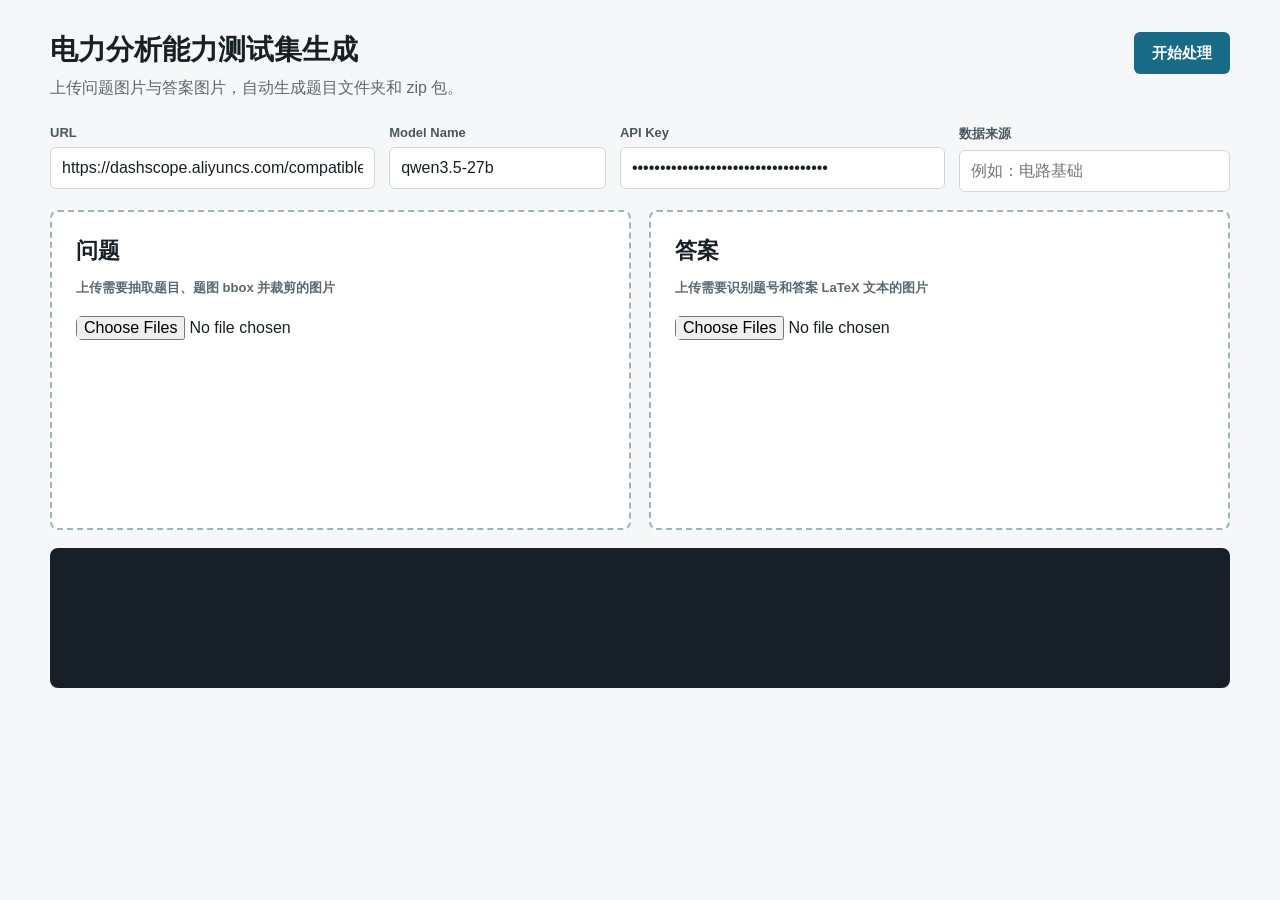
==== static/index.html @ 149230d1 "Initial commit" ====
<!doctype html>
<html lang="zh-CN">
  <head>
    <meta charset="utf-8" />
    <meta name="viewport" content="width=device-width, initial-scale=1" />
    <title>电力分析能力测试集生成</title>
    <link rel="stylesheet" href="/static/styles.css" />
  </head>
  <body>
    <main class="app">
      <section class="workspace">
        <header class="topbar">
          <div>
            <h1>电力分析能力测试集生成</h1>
            <p>上传问题图片与答案图片，自动生成题目文件夹和 zip 包。</p>
          </div>
          <button id="processBtn" type="button">开始处理</button>
        </header>

        <section class="config">
          <label>
            <span>URL</span>
            <input id="url" name="url" value="https://dashscope.aliyuncs.com/compatible-mode/v1" />
          </label>
          <label>
            <span>Model Name</span>
            <input id="model_name" name="model_name" value="qwen3.5-27b" />
          </label>
          <label>
            <span>API Key</span>
            <input id="api_key" name="api_key" type="password" value="sk-0c9adb8988964a60946e1f75f6561add" />
          </label>
          <label>
            <span>数据来源</span>
            <input id="data_source" name="data_source" placeholder="例如：电路基础" />
          </label>
        </section>

        <section class="uploads">
          <label class="dropzone" for="question_images">
            <strong>问题</strong>
            <span>上传需要抽取题目、题图 bbox 并裁剪的图片</span>
            <input id="question_images" name="question_images" type="file" accept="image/*" multiple />
            <output id="questionList"></output>
          </label>

          <label class="dropzone" for="answer_images">
            <strong>答案</strong>
            <span>上传需要识别题号和答案 LaTeX 文本的图片</span>
            <input id="answer_images" name="answer_images" type="file" accept="image/*" multiple />
            <output id="answerList"></output>
          </label>
        </section>

        <section class="result" id="result" hidden>
          <div>
            <h2>处理结果</h2>
            <p id="summary"></p>
          </div>
          <div class="actions">
            <a id="downloadLink" class="button" href="#">下载 zip</a>
            <a id="resultLink" class="button secondary" href="#" target="_blank">查看结果</a>
          </div>
        </section>

        <pre id="log" class="log"></pre>
      </section>
    </main>
    <script src="/static/app.js"></script>
  </body>
</html>
---- static/styles.css ----
:root {
  color-scheme: light;
  font-family: Arial, "Microsoft YaHei", sans-serif;
  background: #f5f7f8;
  color: #172026;
}

* {
  box-sizing: border-box;
}

[hidden] {
  display: none !important;
}

body {
  margin: 0;
}

.app {
  min-height: 100vh;
  padding: 32px;
}

.workspace {
  max-width: 1180px;
  margin: 0 auto;
}

.topbar {
  display: flex;
  align-items: flex-start;
  justify-content: space-between;
  gap: 24px;
  margin-bottom: 24px;
}

h1,
h2,
p {
  margin: 0;
}

h1 {
  font-size: 28px;
  line-height: 1.25;
}

h2 {
  font-size: 18px;
  line-height: 1.3;
}

.topbar p {
  margin-top: 8px;
  color: #5c6870;
  line-height: 1.6;
}

button,
.button {
  min-height: 42px;
  border: 0;
  border-radius: 6px;
  padding: 0 18px;
  background: #176b87;
  color: #fff;
  font-size: 15px;
  font-weight: 700;
  cursor: pointer;
  display: inline-flex;
  align-items: center;
  justify-content: center;
  text-decoration: none;
  white-space: nowrap;
}

button:disabled {
  cursor: wait;
  opacity: 0.65;
}

.button.secondary {
  background: #dfe8ec;
  color: #172026;
}

.welcome-page {
  min-height: 100vh;
  background:
    linear-gradient(90deg, rgba(232, 248, 240, 0.94), rgba(232, 248, 240, 0.68), rgba(232, 248, 240, 0.2)),
    url("/pic_files/欢迎页背景（替换）.jpg") center / cover no-repeat,
    #e9f6f0;
}

.welcome-shell {
  min-height: 100vh;
  display: grid;
  grid-template-columns: minmax(0, 1.3fr) 420px;
  gap: 56px;
  align-items: center;
  max-width: 1180px;
  margin: 0 auto;
  padding: 48px 32px;
}

.welcome-hero {
  color: #12342a;
}

.brand-mark {
  width: 76px;
  height: 76px;
  margin-bottom: 28px;
  border: 2px solid rgba(255, 255, 255, 0.72);
  border-radius: 18px;
  background: linear-gradient(145deg, rgba(255, 255, 255, 0.26), rgba(255, 255, 255, 0.08));
}

.welcome-hero h1 {
  max-width: 860px;
  font-size: 52px;
  line-height: 1.15;
  letter-spacing: 0;
}

.welcome-hero p {
  margin-top: 22px;
  font-size: 20px;
  line-height: 1.8;
  color: #173f34;
}


.auth-panel,
.admin-card {
  border: 1px solid rgba(255, 255, 255, 0.38);
  border-radius: 8px;
  background: rgba(255, 255, 255, 0.96);
  box-shadow: 0 24px 80px rgba(0, 35, 24, 0.24);
}

.auth-panel {
  padding: 26px;
}

.auth-tabs {
  display: grid;
  grid-template-columns: 1fr 1fr;
  gap: 8px;
  margin-bottom: 20px;
}

.auth-tabs button {
  background: #e8f1ed;
  color: #0b513d;
}

.auth-tabs button.active {
  background: #007a53;
  color: #fff;
}

.auth-form {
  display: grid;
  gap: 14px;
}

.auth-message {
  min-height: 22px;
  margin-top: 14px;
  color: #a32929;
}

.register-link {
  display: inline-flex;
  margin-top: 16px;
  color: #006b4b;
  font-weight: 700;
  text-decoration: none;
}

.register-link:hover {
  text-decoration: underline;
}

.admin-card {
  padding: 20px;
  margin-top: 16px;
}

.admin-card h2 {
  margin-bottom: 14px;
}

.admin-table {
  width: 100%;
  border-collapse: collapse;
  background: #fff;
}

.admin-table th,
.admin-table td {
  border-bottom: 1px solid #d8e2e6;
  padding: 12px 14px;
  text-align: left;
}

.admin-table th {
  background: #edf6f2;
  color: #0b513d;
}

.config {
  display: grid;
  grid-template-columns: 1.2fr 0.8fr 1.2fr 1fr;
  gap: 14px;
  margin-bottom: 18px;
}

label span {
  display: block;
  margin-bottom: 7px;
  color: #4a575f;
  font-size: 13px;
  font-weight: 700;
}

input,
select {
  width: 100%;
  min-height: 42px;
  border: 1px solid #cdd8dd;
  border-radius: 6px;
  padding: 9px 11px;
  background: #fff;
  color: #172026;
  font: inherit;
}

.suggestion-panel {
  margin-top: 18px;
  padding: 18px;
  border: 1px solid #cdd8dd;
  border-radius: 8px;
  background: #fff;
  display: grid;
  gap: 12px;
}

.suggestion-panel p {
  margin-top: 6px;
  color: #5c6870;
}

.suggestion-panel textarea {
  min-height: 96px;
}

.secondary-action {
  background: #e5eff2;
  color: #172026;
}

#suggestionStatus,
#registerCodeStatus {
  align-self: center;
  color: #0b6a4b;
  font-size: 14px;
}

.admin-settings {
  display: grid;
  gap: 12px;
}

.suggestions-list {
  display: grid;
  gap: 10px;
}

.suggestion-item {
  border: 1px solid #d8e2e6;
  border-radius: 8px;
  padding: 12px;
  background: #fbfcfd;
}

.suggestion-item div {
  display: flex;
  justify-content: space-between;
  gap: 12px;
  color: #52626b;
  font-size: 13px;
}

.suggestion-item p {
  margin-top: 8px;
  white-space: pre-wrap;
  overflow-wrap: anywhere;
}

.field-row {
  display: grid;
  grid-template-columns: minmax(160px, 240px) minmax(180px, 1fr);
  gap: 10px;
}

.field-row input[hidden] {
  display: none;
}

.meta-grid {
  display: grid;
  grid-template-columns: repeat(4, minmax(140px, 1fr));
  gap: 12px;
}

.inline-field {
  display: grid;
  gap: 6px;
}

.inline-field > span {
  margin: 0;
}

.readonly-value {
  min-height: 42px;
  border: 1px solid #d8e2e6;
  border-radius: 6px;
  padding: 9px 11px;
  background: #f8fafb;
}

.inline-field .field-row {
  grid-template-columns: 1fr;
}

.latex-preview {
  min-height: 72px;
  margin-bottom: 10px;
  border: 1px solid #d8e2e6;
  border-radius: 6px;
  padding: 12px;
  background: #fbfcfd;
  white-space: pre-wrap;
  overflow-wrap: anywhere;
}

textarea {
  width: 100%;
  min-height: 120px;
  border: 1px solid #cdd8dd;
  border-radius: 6px;
  padding: 10px 12px;
  background: #fff;
  color: #172026;
  font: inherit;
  line-height: 1.65;
  resize: vertical;
}

.uploads {
  display: grid;
  grid-template-columns: 1fr 1fr;
  gap: 18px;
}

.dropzone {
  min-height: 320px;
  border: 2px dashed #9db3bd;
  border-radius: 8px;
  padding: 24px;
  background: #fff;
  display: flex;
  flex-direction: column;
  gap: 12px;
  cursor: pointer;
}

.dropzone:hover {
  border-color: #176b87;
}

.dropzone strong {
  font-size: 22px;
}

.dropzone > span {
  color: #5c6870;
  line-height: 1.5;
}

.dropzone input {
  border: 0;
  padding: 0;
  min-height: auto;
}

output {
  display: grid;
  gap: 8px;
  margin-top: 8px;
  color: #34434b;
  font-size: 14px;
}

output div {
  padding: 8px 10px;
  border-radius: 6px;
  background: #eef3f5;
  overflow-wrap: anywhere;
}

.result {
  margin-top: 18px;
  padding: 18px;
  border: 1px solid #cdd8dd;
  border-radius: 8px;
  background: #fff;
  display: flex;
  justify-content: space-between;
  gap: 16px;
  align-items: center;
}

.result p {
  margin-top: 6px;
  color: #4a575f;
}

.actions {
  display: flex;
  gap: 10px;
}

.log {
  min-height: 140px;
  margin-top: 18px;
  border-radius: 8px;
  padding: 14px;
  background: #172026;
  color: #e8f1f4;
  white-space: pre-wrap;
  overflow: auto;
}

.preview {
  display: grid;
  gap: 14px;
}

.preview-card {
  border: 1px solid #cdd8dd;
  border-radius: 8px;
  background: #fff;
  overflow: hidden;
}

.preview-section {
  display: grid;
  grid-template-columns: 112px 1fr;
  border-top: 1px solid #edf2f4;
}

.preview-section:first-child {
  border-top: 0;
}

.preview-section h2 {
  padding: 12px 14px;
  background: #f4f8fa;
  color: #24333a;
  font-size: 14px;
}

.preview-body {
  min-height: 48px;
  padding: 12px 14px;
  line-height: 1.65;
  overflow-x: auto;
}

.preview-body p + p {
  margin-top: 10px;
}

.preview-body figure {
  margin: 0;
}

.preview-body figure + figure {
  margin-top: 12px;
}

.preview-body img {
  display: block;
  max-width: 100%;
  max-height: 420px;
  border: 1px solid #d8e2e6;
  border-radius: 6px;
  background: #fff;
}

.image-edit {
  display: grid;
  gap: 10px;
}

.image-edit + .image-edit {
  margin-top: 16px;
  padding-top: 16px;
  border-top: 1px dashed #d8e2e6;
}

.image-edit-controls {
  display: grid;
  grid-template-columns: minmax(180px, 1fr) minmax(220px, 0.7fr);
  gap: 12px;
  align-items: center;
}

.image-edit-controls span {
  color: #4a575f;
  font-size: 13px;
  overflow-wrap: anywhere;
}

.editor-label {
  margin: 0 0 6px;
  color: #61717a;
  font-size: 12px;
  font-weight: 700;
}

.latex-preview {
  max-height: 180px;
  overflow: auto;
  font-size: 14px;
}

.latex-preview mjx-container {
  max-width: 100%;
  overflow-x: auto;
  overflow-y: hidden;
}

.latex-preview + .editor-label {
  margin-top: 10px;
}

.preview-body textarea {
  min-height: 86px;
  font-family: ui-monospace, SFMono-Regular, Consolas, "Liberation Mono", monospace;
  font-size: 13px;
}

.chat-assistant {
  position: fixed;
  right: 22px;
  bottom: 22px;
  z-index: 20;
}

.chat-toggle {
  width: 64px;
  height: 64px;
  min-height: 64px;
  padding: 0;
  border-radius: 50%;
  background: #fff;
  box-shadow: 0 18px 42px rgba(23, 32, 38, 0.24);
  overflow: hidden;
}

.chat-toggle img {
  width: 100%;
  height: 100%;
  object-fit: cover;
  display: block;
}

.chat-panel {
  position: absolute;
  right: 0;
  bottom: 76px;
  width: min(380px, calc(100vw - 32px));
  border: 1px solid #cdd8dd;
  border-radius: 8px;
  background: #fff;
  box-shadow: 0 24px 80px rgba(23, 32, 38, 0.24);
  overflow: hidden;
}

.chat-panel header {
  display: flex;
  align-items: center;
  justify-content: space-between;
  padding: 12px 14px;
  background: #edf6f2;
  color: #0b513d;
}

.chat-panel header button {
  min-height: 28px;
  width: 28px;
  padding: 0;
  border-radius: 50%;
  background: transparent;
  color: #0b513d;
  font-size: 20px;
}

.chat-messages {
  display: grid;
  gap: 10px;
  max-height: 320px;
  padding: 12px;
  overflow: auto;
}

.chat-message {
  max-width: 86%;
  border-radius: 8px;
  padding: 9px 11px;
  white-space: pre-wrap;
  overflow-wrap: anywhere;
  line-height: 1.55;
  font-size: 14px;
}

.chat-message.user {
  justify-self: end;
  background: #16855d;
  color: #fff;
}

.chat-message.assistant {
  justify-self: start;
  background: #eef3f5;
  color: #172026;
}

.chat-panel textarea {
  min-height: 78px;
  border-width: 1px 0;
  border-radius: 0;
}

.chat-files {
  min-height: 24px;
  padding: 0 12px;
  color: #61717a;
  font-size: 12px;
  overflow-wrap: anywhere;
}

.chat-actions {
  display: flex;
  justify-content: space-between;
  gap: 10px;
  padding: 10px 12px 12px;
}

.chat-file {
  min-height: 42px;
  border: 1px solid #cdd8dd;
  border-radius: 6px;
  padding: 0 14px;
  display: inline-flex;
  align-items: center;
  color: #172026;
  cursor: pointer;
}

.chat-file input {
  display: none;
}

@media (max-width: 820px) {
  .app {
    padding: 18px;
  }

  .topbar,
  .result {
    flex-direction: column;
  }

  .config,
  .uploads {
    grid-template-columns: 1fr;
  }

  .actions {
    width: 100%;
    flex-wrap: wrap;
  }

  .preview-section {
    grid-template-columns: 1fr;
  }

  .image-edit-controls {
    grid-template-columns: 1fr;
  }

  .field-row {
    grid-template-columns: 1fr;
  }

  .meta-grid {
    grid-template-columns: 1fr;
  }

  .welcome-shell {
    grid-template-columns: 1fr;
    gap: 28px;
  }

  .welcome-hero h1 {
    font-size: 34px;
  }

}
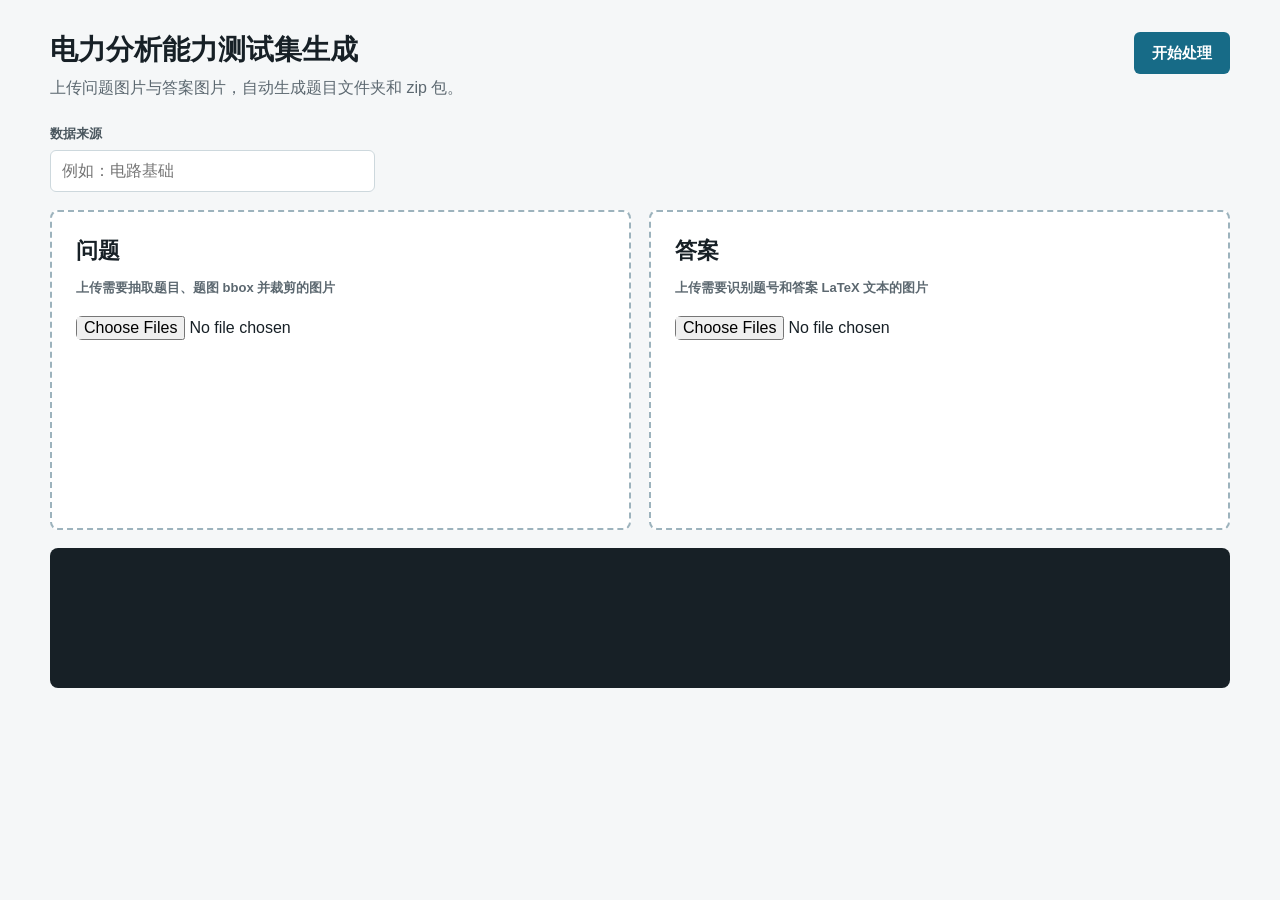
==== commit 93222d53: "Restrict model config and downloads to admins" ====
--- a/static/index.html
+++ b/static/index.html
@@ -18,18 +18,6 @@
         </header>
 
         <section class="config">
-          <label>
-            <span>URL</span>
-            <input id="url" name="url" value="https://dashscope.aliyuncs.com/compatible-mode/v1" />
-          </label>
-          <label>
-            <span>Model Name</span>
-            <input id="model_name" name="model_name" value="qwen3.5-27b" />
-          </label>
-          <label>
-            <span>API Key</span>
-            <input id="api_key" name="api_key" type="password" value="sk-0c9adb8988964a60946e1f75f6561add" />
-          </label>
           <label>
             <span>数据来源</span>
             <input id="data_source" name="data_source" placeholder="例如：电路基础" />
@@ -58,7 +46,6 @@
             <p id="summary"></p>
           </div>
           <div class="actions">
-            <a id="downloadLink" class="button" href="#">下载 zip</a>
             <a id="resultLink" class="button secondary" href="#" target="_blank">查看结果</a>
           </div>
         </section>
--- a/static/styles.css
+++ b/static/styles.css
@@ -44,6 +44,19 @@
 h1 {
   font-size: 28px;
   line-height: 1.25;
+}
+
+.version-badge {
+  display: inline-flex;
+  margin-top: 8px;
+  min-height: 26px;
+  align-items: center;
+  border-radius: 999px;
+  padding: 0 10px;
+  background: #e3f1eb;
+  color: #0b513d;
+  font-size: 13px;
+  font-weight: 700;
 }
 
 h2 {
@@ -131,6 +144,27 @@
   color: #173f34;
 }
 
+.welcome-page.simple-appearance {
+  background:
+    linear-gradient(135deg, #eef9f3 0%, #d8f0e4 48%, #bfe3d1 100%),
+    #e8f6ef;
+}
+
+.welcome-page.simple-appearance .welcome-shell {
+  grid-template-columns: minmax(0, 1fr) 390px;
+  max-width: 1040px;
+}
+
+.welcome-page.simple-appearance .welcome-hero h1 {
+  max-width: 620px;
+  font-size: 48px;
+  color: #0f4f38;
+}
+
+body.simple-appearance .topbar h1 {
+  color: #0f4f38;
+}
+
 
 .auth-panel,
 .admin-card {
@@ -209,6 +243,44 @@
 .admin-table th {
   background: #edf6f2;
   color: #0b513d;
+}
+
+.admin-table input,
+.admin-table select {
+  min-width: 130px;
+}
+
+.data-table {
+  min-width: 980px;
+}
+
+.row-actions {
+  display: flex;
+  gap: 8px;
+  flex-wrap: wrap;
+}
+
+.row-actions button {
+  min-height: 34px;
+  padding: 0 10px;
+  font-size: 13px;
+}
+
+.link-button {
+  min-height: auto;
+  border-radius: 0;
+  padding: 0;
+  background: transparent;
+  color: #176b87;
+  font-size: 14px;
+  font-weight: 700;
+  text-decoration: underline;
+}
+
+.job-id-cell {
+  max-width: 180px;
+  overflow-wrap: anywhere;
+  font-size: 13px;
 }
 
 .config {
